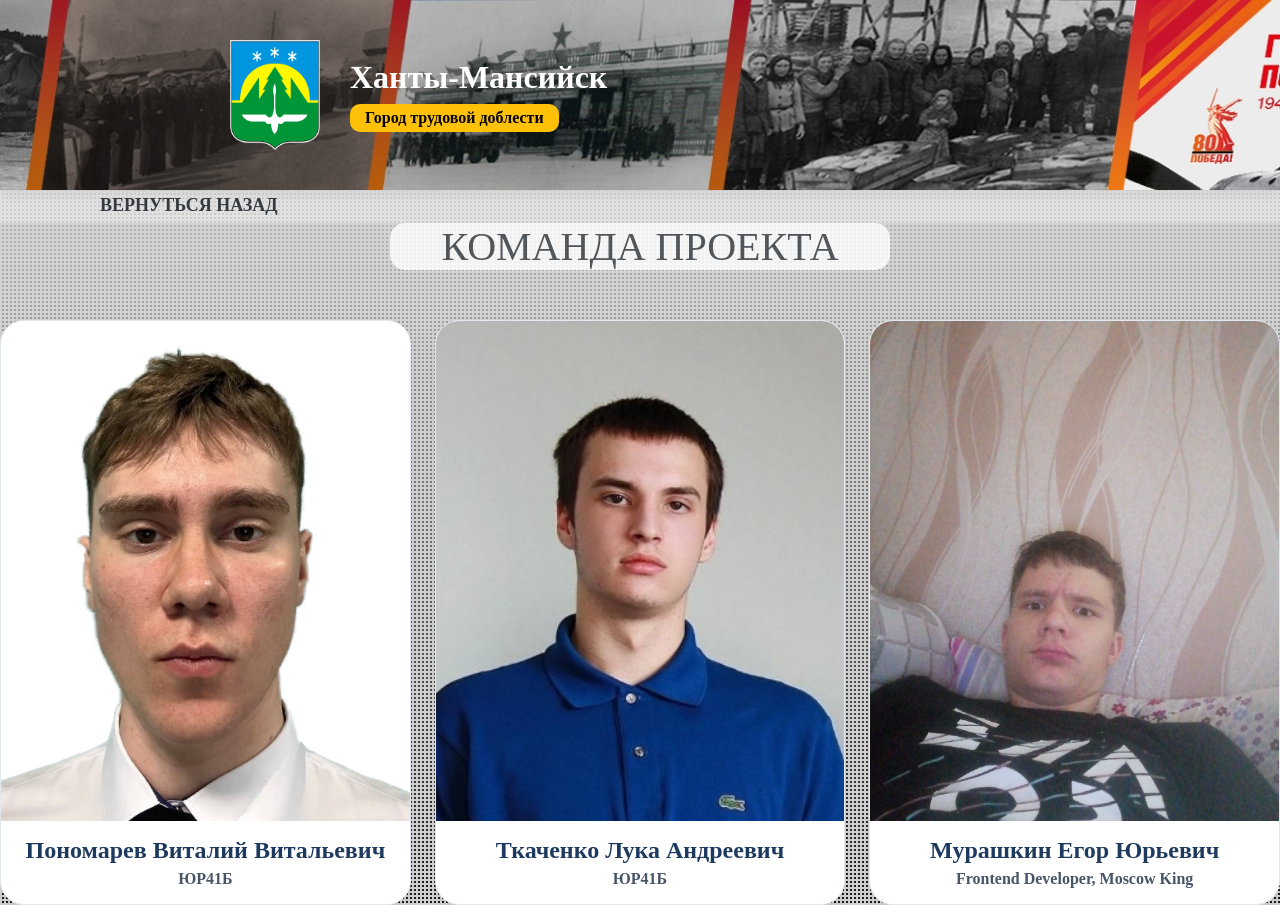
==== about.html @ 5eb07183 "skibidi" ====
<!DOCTYPE html>
<html lang="en">
<head>
    <meta charset="UTF-8">
    <meta name="viewport" content="width=device-width, initial-scale=1.0">
    <link rel="stylesheet" href="./styles/style2.css">
    <title>Ханты-Мансийск. Город трудовой доблести</title>
</head>
<body class="body">
    <div class="headerr">
        <header class="header">
            <img src="./images/Coat_of_Arms_of_Khanty-Mansiysk.svg.png" class="img__logo">
            <div class="site-title">
                <p class="site-text">Ханты-Мансийск</p>
                <p class="site-description">Город трудовой доблести</p>
            </div>
            <!-- Обновлённое навигационное меню в заданном порядке -->
        </header>
    </div>
    <ul class="nav-menu nav-second">
        <li class="nav-text"><a href="./index.html" class="nav-link-text">вернуться назад</a></li>
    </ul>


    <section class="section-us">
        <div class="info-us-container">
            <h1 class="info-us">Команда проекта</h1>
        </div>
        <div class="sights-grid">
            <div class="sight-card">
                <div class="sight-card-img sight-card-hero">
                    <img class="card-img" src="./images/mYdDG6lePc_m9o9h8j2b_Pms1Yx0AJGhiZdZlodp9g5WZx9uwgLo8t2TJqXLRZqLva7CqJU8SGXwH-ULmrkEWeJx.jpg">
                </div>
                <div class="sight-card-content">
                    <div class="sight-card-title name">Пономарев Виталий Витальевич</div>
                    <div class="sight-card-desc group">ЮР41Б</div>
                </div>
            </div>
            <div class="sight-card">
                <div class="sight-card-img sight-card-hero">
                    <img class="card-img" src="./images/YvI7hUrkHvyM-oAt3dxKqDCLRXkDl7e9-x0Wsy05k1dqK3jjnqFYRtz1KecF0nyYe8ODJZFZ9R6H7luXwKM4lJ0N.jpg">
                </div>
                <div class="sight-card-content">
                    <div class="sight-card-title name">Ткаченко Лука Андреевич</div>
                    <div class="sight-card-desc group">ЮР41Б</div>
                </div>
            </div>
            <div class="sight-card">
                <div class="sight-card-img sight-card-hero">
                    <img class="card-img" src="./images/_JNeQJ37GAL1_4hI4B7g6BmfNDq2DU0f9vS6B28LbaphkTxHUHJpRysabDls2E4bi9SI2v9Cy3hbIndpDWsqOKox.jpg">
                </div>
                <div class="sight-card-content">
                    <div class="sight-card-title name">Мурашкин Егор Юрьевич</div>
                    <div class="sight-card-desc group">Frontend Developer, Moscow King</div>
                </div>
            </div>
        </div>
    </section>
</body>
</html>
---- styles/style2.css ----
* {
      margin: 0;
      padding: 0;
      box-sizing: border-box;
      font-family: 'IBM Plex mono';
    }
    body {
      display: flex;
      flex-direction: column;
      min-height: 100vh;
      scroll-behavior: smooth;
    }

    .body {
      background: repeating-linear-gradient(90deg, #d3d3d3 0 2px, transparent 2px 4px),
    repeating-linear-gradient(0deg, #d3d3d3 0 2px, transparent 2px 4px),
    linear-gradient(to bottom, #e7e7e7 0.01%, #1a1a1a 100%);
    }


    .img__logo {
        height: 110px;
        width: 90px;
    }

    .header {
      gap: 30px;
      background-image: url(../images/S3WpFdRyYjzMiRC1Dq_79VFP3Wl1L7yqn6XxwGBM9b7SK6mrw_rnhhgDGJHi1zziJp2qe7-3V9zJSao458Jjv1_y.jpg);
      background-repeat: no-repeat;
      background-position: center;
      background-size: cover;
      color: white;
      padding-block: 40px;
      padding-inline-start: 230px;
      display: flex;
      align-items: center;
      justify-content: flex-start;
      flex-wrap: wrap;
      box-shadow: 0 4px 12px rgba(0,0,0,0.1);
    }
    .site-title {
      font-size: 32px;
      font-weight: 700;
      display: flex;
      align-items: center;
      gap: 8px;
      flex-direction: column;
    }

    .nav-menu {
      color: #343a40;
      display: flex;
      flex-direction: row;
      padding-block-start: 5px;
      background-color: rgba(255,255,255,0.3);
      justify-content: space-between;
      padding-inline: 100px;
      list-style-type: none;
      
    }


    .site-description {
      display: block;
      font-size: 16px;
      color: black;
      align-self: flex-start;
      background-color: #ffc107;
      padding-inline: 15px;
      padding-block: 5px;
      border-radius: 10px;
      font-weight: 700;
    }
    
    .site-title i { color: #ffc107; font-size: 1.8rem; }
    
    .nav-menu li {
      cursor: pointer;
      text-transform: uppercase;
      font-weight: 700;
      font-size: 18px;
      padding: 0.3rem 0;
      border-bottom: 2px solid transparent;
      transition: 0.2s;
    }
    .nav-menu li:hover { border-bottom-color: #ffc107; color: #ffc107; }
    .map-container {
      padding: 20px;
      height: 80vh;
      margin-block-end: 50px;
    }

    .nav-link-text {
      text-decoration: none;
      color: inherit;
    }

    .nav-second {
      justify-content: center;
      align-items: center;
      margin-block-end: 30px;
    }

    .nav-back {
      width: 20px;
      height: 20px;
    }

    .section-us {
      display: flex;
      align-items: center;
      justify-content: center;
      margin-block-start: 0px;
      gap: 50px;
      flex-direction: column;
    }


    .content-text {
      font-family: 'IBM Plex mono';
      font-size: 20px;
    }

    .photo-us {
      width: 100%;
      height: 100%;
      object-fit: cover;
      object-position: center;
    }

    .container-photo {
      width: 100%;
      height: 100%;
      object-fit: cover;
    }

    #map {
      width: 100%;
      max-width: 1300px;
      margin: 0 auto;
      height: 69vh;
      border-radius: 24px;
      box-shadow: 0 10px 25px rgba(0,0,0,0.2);
      border: 3px solid #000;
      z-index: 1;
    }
    .map-hint {
      text-align: center;
      margin: 8px 0 0;
      color: #1e3a5f;
      font-weight: 500;
      background: rgba(255,255,255,0.8);
      padding: 5px 20px;
      border-radius: 40px;
      display: inline-block;
    }

    .sights-first {
      background-color: #e6e1e1;
      border-radius: 20px;
    }

    .sights-second {
      background-color: #e6e1e1;
      border-radius: 20px;
    }

    .sights-third {
      background-color: #e6e1e1;
      border-radius: 20px;
    }

    .sections {
      display: flex;
      flex-direction: column;
      gap: 50px;
      margin-bottom: 50px;
    }

    .sights-section, .gallery-section {
      padding: 20px;
      max-width: 1300px;
      margin: 0 auto;
      width: 100%;
    }
    .section-header h2 {
      color: #1e3a5f;
      font-size: 2rem;
      margin-bottom: 20px;
    }
    .sights-grid {
      display: grid;
      grid-template-columns: repeat(3, 1fr);
      gap: 24px;
    }
    .sight-card {
      background: white;
      border-radius: 24px;
      overflow: hidden;
      box-shadow: 0 8px 20px rgba(0,0,0,0.08);
      transition: transform 0.2s, box-shadow 0.2s;
      cursor: pointer;
      border: 1px solid #e2e8f0;
    }
    .sight-card:hover {
      transform: translateY(-5px);
      box-shadow: 0 15px 30px rgba(0,0,0,0.12);
      background-image: url(.);
    }

    .sight-card-img {
      width: 100%;
      height: 350px;
      object-fit: cover;
      object-position: center;
      background: #cbd5e1;
    }

    .sight-card-hero {
      height: 500px;
    }

    .card-img {
      width: 100%;
      height: 100%;
      object-fit: cover;
    }

    .info-us {
      text-transform: uppercase;
      font-family: 'IBM Plex mono';
      font-weight: 400;
      color: #343a40;
      text-align: center;
      font-size: 40px;
    }

    .info-us-container {
      background-color: white;
      width: 500px;
      border-radius: 15px;
      opacity: 0.8;
    }

    .sight-card-content {
      padding: 16px;
    }
    .sight-card-title {
      font-weight: 700;
      font-size: 1.2rem;
      color: #1e3a5f;
      margin-bottom: 6px;
    }
    .sight-card-desc {
      color: #475569;
      font-size: 0.9rem;
      display: -webkit-box;
      -webkit-line-clamp: 3;
      -webkit-box-orient: vertical;
      overflow: hidden;
    }
    .gallery-grid {
      display: grid;
      grid-template-columns: repeat(3, 1fr);
      gap: 20px;
    }
    .gallery-item {
      position: relative;
      border-radius: 20px;
      overflow: hidden;
      aspect-ratio: 1 / 1;
      cursor: pointer;
      box-shadow: 0 4px 12px rgba(0,0,0,0.1);
      transition: transform 0.2s;
      background: #e2e8f0;
    }
    .gallery-item:hover {
      transform: scale(1.02);
    }
    .gallery-item img {
      width: 100%;
      height: 100%;
      object-fit: cover;
    }
    #scrollToTopBtn {
      position: fixed;
      bottom: 30px;
      right: 30px;
      background: #1e3a5f;
      color: white;
      border: none;
      border-radius: 50px;
      padding: 12px 20px;
      cursor: pointer;
      font-size: 16px;
      font-weight: bold;
      box-shadow: 0 4px 12px rgba(0,0,0,0.2);
      transition: all 0.3s ease;
      z-index: 999;
      display: none;
      align-items: center;
      gap: 8px;
    }
    #scrollToTopBtn:hover {
      background: #ffc107;
      color: #1e3a5f;
      transform: translateY(-3px);
    }
    .modal-overlay {
      position: fixed;
      top: 0; left: 0; width: 100%; height: 100%;
      background: rgba(0,0,0,0.7);
      backdrop-filter: blur(4px);
      display: none;
      justify-content: center;
      align-items: center;
      z-index: 1000;
    }
    .modal {
      background: white;
      border-radius: 24px;
      max-width: 500px;
      width: 90%;
      max-height: 85vh;
      overflow-y: auto;
      padding: 1.8rem 2rem;
      box-shadow: 0 25px 40px rgba(0,0,0,0.3);
      position: relative;
    }
    .modal h3 { margin-bottom: 1rem; color: #1e3a5f; padding-left: 0px; }
    .close-btn {
      position: absolute;
      top: 15px; right: 20px;
      font-size: 28px;
      cursor: pointer;
      color: #888;
    }
    .close-btn:hover { color: #1e3a5f; }
    .modal-image {
      width: 100%;
      border-radius: 16px;
      margin: 15px 0;
    }
    .custom-svg-marker svg {
      transition: transform 0.2s ease, filter 0.2s ease;
      cursor: pointer;
    }
    .custom-svg-marker:hover svg {
      transform: scale(1.15);
      filter: drop-shadow(0 4px 8px rgba(0,0,0,0.4));
    }
    @media (max-width: 900px) {
      .sights-grid, .gallery-grid {
        grid-template-columns: repeat(2, 1fr);
      }
    }
    @media (max-width: 600px) {
      .sights-grid, .gallery-grid {
        grid-template-columns: 1fr;
      }
      .header { padding: 0.8rem 1rem; }
      .site-title { font-size: 1.2rem; }
      .nav-menu { gap: 1rem; }
      .section-header h2 { font-size: 1.5rem; }
      #map { height: 350px; }
      #scrollToTopBtn { padding: 10px 16px; font-size: 14px; bottom: 20px; right: 20px; }
    }

    .name {
      font-size: 24px;
      text-align: center;
    }

    .group {
      font-size: 16px;
      font-weight: 700;
      text-align: center;
    }



    @media (width <= 1500px) {
      .nav-menu {
        display: flex;
        justify-content: space-between;
        padding: 0;
        margin: 0;
        padding-inline: 100px;
      }
    }

    @media (width <= 1100px) {
      .nav-menu {
        display: grid;
        grid-template-rows: 1fr 1fr;
        grid-template-columns: 1fr 1fr;
        justify-content: center;
        padding: 0;
        padding-inline: 200px;
      } 
    }

    @media (width <= 920px) {
      .nav-menu {
        display: grid;
        grid-template-columns: 1fr;
        padding: 0;
        justify-content: center;
      }

      .nav-text {
        display: grid;
        place-items: center;
        height: 50px;
      }
    }

    @media (width <= 600px) {
      .map-container {
        margin-block-end: 0;
        padding-block-end: 0;
      }
    }
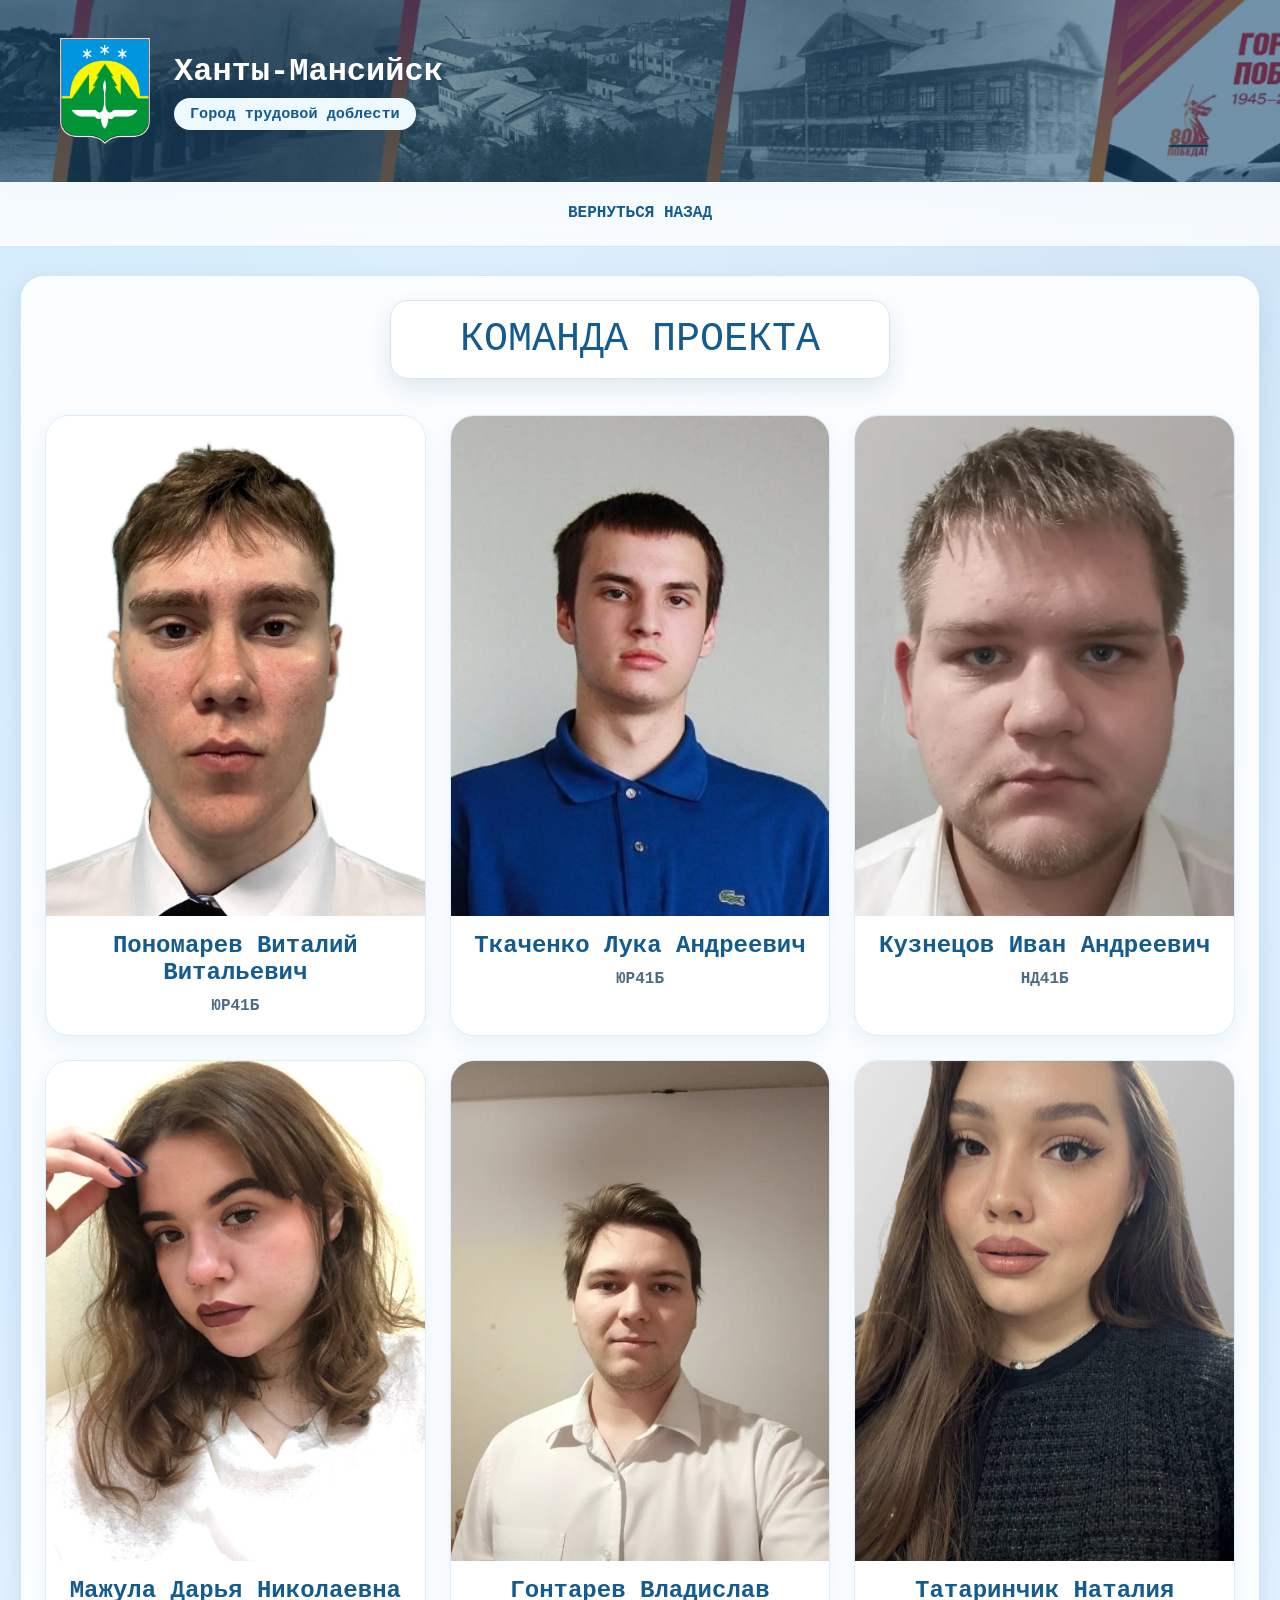
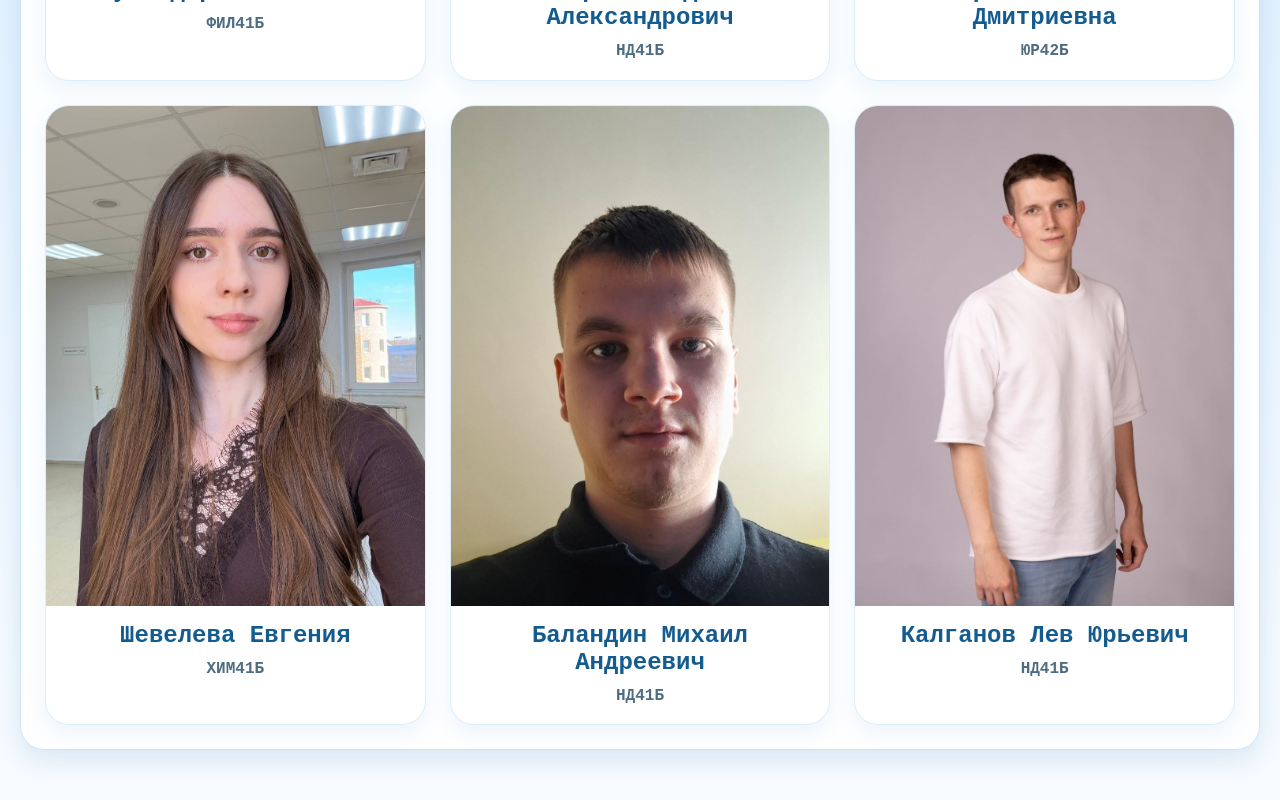
==== commit ac718045: "sigma" ====
--- a/about.html
+++ b/about.html
@@ -1,60 +1,121 @@
 <!DOCTYPE html>
-<html lang="en">
+<html lang="ru">
 <head>
-    <meta charset="UTF-8">
-    <meta name="viewport" content="width=device-width, initial-scale=1.0">
-    <link rel="stylesheet" href="./styles/style2.css">
-    <title>Ханты-Мансийск. Город трудовой доблести</title>
+  <meta charset="UTF-8" />
+  <meta name="viewport" content="width=device-width, initial-scale=1.0" />
+  <title>Ханты-Мансийск — информация о нас</title>
+  <link rel="stylesheet" href="./styles/main.css" />
 </head>
 <body class="body">
-    <div class="headerr">
-        <header class="header">
-            <img src="./images/Coat_of_Arms_of_Khanty-Mansiysk.svg.png" class="img__logo">
-            <div class="site-title">
-                <p class="site-text">Ханты-Мансийск</p>
-                <p class="site-description">Город трудовой доблести</p>
-            </div>
-            <!-- Обновлённое навигационное меню в заданном порядке -->
-        </header>
+  <header class="header">
+    <img src="./images/Coat_of_Arms_of_Khanty-Mansiysk.svg.png" class="img__logo" alt="Герб Ханты-Мансийска" />
+    <div class="site-title">
+      <p class="site-text">Ханты-Мансийск</p>
+      <p class="site-description">Город трудовой доблести</p>
     </div>
+  </header>
+
+  <nav class="nav-menu-container">
     <ul class="nav-menu nav-second">
-        <li class="nav-text"><a href="./index.html" class="nav-link-text">вернуться назад</a></li>
+      <li class="nav-text">
+        <a href="./index.html" class="nav-link-text">Вернуться назад</a>
+      </li>
     </ul>
+  </nav>
 
+  <main class="sections">
+    <section class="content-section section-us">
+      <div class="info-us-container">
+        <h1 class="info-us">Команда проекта</h1>
+      </div>
 
-    <section class="section-us">
-        <div class="info-us-container">
-            <h1 class="info-us">Команда проекта</h1>
-        </div>
-        <div class="sights-grid">
-            <div class="sight-card">
-                <div class="sight-card-img sight-card-hero">
-                    <img class="card-img" src="./images/mYdDG6lePc_m9o9h8j2b_Pms1Yx0AJGhiZdZlodp9g5WZx9uwgLo8t2TJqXLRZqLva7CqJU8SGXwH-ULmrkEWeJx.jpg">
-                </div>
-                <div class="sight-card-content">
-                    <div class="sight-card-title name">Пономарев Виталий Витальевич</div>
-                    <div class="sight-card-desc group">ЮР41Б</div>
-                </div>
-            </div>
-            <div class="sight-card">
-                <div class="sight-card-img sight-card-hero">
-                    <img class="card-img" src="./images/YvI7hUrkHvyM-oAt3dxKqDCLRXkDl7e9-x0Wsy05k1dqK3jjnqFYRtz1KecF0nyYe8ODJZFZ9R6H7luXwKM4lJ0N.jpg">
-                </div>
-                <div class="sight-card-content">
-                    <div class="sight-card-title name">Ткаченко Лука Андреевич</div>
-                    <div class="sight-card-desc group">ЮР41Б</div>
-                </div>
-            </div>
-            <div class="sight-card">
-                <div class="sight-card-img sight-card-hero">
-                    <img class="card-img" src="./images/_JNeQJ37GAL1_4hI4B7g6BmfNDq2DU0f9vS6B28LbaphkTxHUHJpRysabDls2E4bi9SI2v9Cy3hbIndpDWsqOKox.jpg">
-                </div>
-                <div class="sight-card-content">
-                    <div class="sight-card-title name">Мурашкин Егор Юрьевич</div>
-                    <div class="sight-card-desc group">Frontend Developer, Moscow King</div>
-                </div>
-            </div>
-        </div>
+      <div class="sights-grid team-grid">
+        <article class="sight-card">
+          <div class="sight-card-img sight-card-hero">
+            <img class="card-img" src="./images/mYdDG6lePc_m9o9h8j2b_Pms1Yx0AJGhiZdZlodp9g5WZx9uwgLo8t2TJqXLRZqLva7CqJU8SGXwH-ULmrkEWeJx.jpg" alt="Пономарев Виталий Витальевич" />
+          </div>
+          <div class="sight-card-content">
+            <h3 class="sight-card-title name">Пономарев Виталий Витальевич</h3>
+            <p class="sight-card-desc group">ЮР41Б</p>
+          </div>
+        </article>
+
+        <article class="sight-card">
+          <div class="sight-card-img sight-card-hero">
+            <img class="card-img" src="./images/YvI7hUrkHvyM-oAt3dxKqDCLRXkDl7e9-x0Wsy05k1dqK3jjnqFYRtz1KecF0nyYe8ODJZFZ9R6H7luXwKM4lJ0N.jpg" alt="Ткаченко Лука Андреевич" />
+          </div>
+          <div class="sight-card-content">
+            <h3 class="sight-card-title name">Ткаченко Лука Андреевич</h3>
+            <p class="sight-card-desc group">ЮР41Б</p>
+          </div>
+        </article>
+
+        <article class="sight-card">
+          <div class="sight-card-img sight-card-hero">
+            <img class="card-img" src="./images/b5oLnGeJdM8TEDtkf7hLtBkJBoiY_2P06efG7zB23NJeG4KPGlFJz-ratrJPlj9zvxqBPZaG4NxcNy-xnVn3FeNR.jpg" alt="Кузнецов Иван Андреевич" />
+          </div>
+          <div class="sight-card-content">
+            <h3 class="sight-card-title name">Кузнецов Иван Андреевич</h3>
+            <p class="sight-card-desc group">НД41Б</p>
+          </div>
+        </article>
+
+        <article class="sight-card">
+          <div class="sight-card-img sight-card-hero">
+            <img class="card-img" src="./images/Дарья Николаевна.jpg" alt="Мажула Дарья Николаевна" />
+          </div>
+          <div class="sight-card-content">
+            <h3 class="sight-card-title name">Мажула Дарья Николаевна</h3>
+            <p class="sight-card-desc group">ФИЛ41Б</p>
+          </div>
+        </article>
+        <article class="sight-card">
+          <div class="sight-card-img sight-card-hero">
+            <img class="card-img" src="./images/Владислав Александрович.jpg" alt="Гонтарев Владислав Александрович" />
+          </div>
+          <div class="sight-card-content">
+            <h3 class="sight-card-title name">Гонтарев Владислав Александрович</h3>
+            <p class="sight-card-desc group">НД41Б</p>
+          </div>
+        </article>
+        <article class="sight-card">
+          <div class="sight-card-img sight-card-hero">
+            <img class="card-img" src="./images/Наталия Дмитриевна.jpg" alt="Татаринчик Наталия Дмитриевна" />
+          </div>
+          <div class="sight-card-content">
+            <h3 class="sight-card-title name">Татаринчик Наталия Дмитриевна</h3>
+            <p class="sight-card-desc group">ЮР42Б</p>
+          </div>
+        </article>
+        <article class="sight-card">
+          <div class="sight-card-img sight-card-hero">
+            <img class="card-img" src="./images/Шевелева Евгения.jpg" alt="Шевелева Евгения" />
+          </div>
+          <div class="sight-card-content">
+            <h3 class="sight-card-title name">Шевелева Евгения</h3>
+            <p class="sight-card-desc group">ХИМ41Б</p>
+          </div>
+        </article>
+        <article class="sight-card">
+          <div class="sight-card-img sight-card-hero">
+            <img class="card-img" src="./images/Баландин Михаил.jpg" alt="Баландин Михаил Андреевич" />
+          </div>
+          <div class="sight-card-content">
+            <h3 class="sight-card-title name">Баландин Михаил Андреевич</h3>
+            <p class="sight-card-desc group">НД41Б</p>
+          </div>
+        </article>
+        <article class="sight-card">
+          <div class="sight-card-img sight-card-hero">
+            <img class="card-img" src="./images/Лев Юрьевич.jpg" alt="Калганов Лев Юрьевич" />
+          </div>
+          <div class="sight-card-content">
+            <h3 class="sight-card-title name">Калганов Лев Юрьевич</h3>
+            <p class="sight-card-desc group">НД41Б</p>
+          </div>
+        </article>
+      </div>
     </section>
+  </main>
 </body>
 </html>
--- a/styles/main.css
+++ b/styles/main.css
@@ -0,0 +1,728 @@
+:root {
+	--bg-main: linear-gradient(180deg, #eef7ff 0%, #d8ecff 48%, #f7fbff 100%);
+	--surface: rgba(255, 255, 255, 0.9);
+	--surface-strong: #ffffff;
+	--text-main: #12324a;
+	--text-soft: #4d6c82;
+	--accent: #2b7fc3;
+	--accent-light: #67bfe8;
+	--accent-dark: #145b8f;
+	--border: #cfe6f7;
+	--shadow: 0 10px 25px rgba(20, 91, 143, 0.12);
+	--radius: 24px;
+}
+
+/* Chrome, Edge, Safari */
+*::-webkit-scrollbar {
+	width: 0;
+	height: 0;
+	display: none;
+}
+
+/* Firefox */
+* {
+  	scrollbar-width: none;
+}
+
+/* IE / old Edge */
+* {
+  	-ms-overflow-style: none;
+}
+
+* {
+	margin: 0;
+	padding: 0;
+	box-sizing: border-box;
+	font-family: 'IBM Plex Mono', monospace;
+}
+
+html {
+	scroll-behavior: smooth;
+}
+
+body {
+	min-height: 100vh;
+	color: var(--text-main);
+	background: var(--bg-main);
+}
+
+.body {
+	background:
+		radial-gradient(circle at top left, rgba(103, 191, 232, 0.22), transparent 35%),
+		radial-gradient(circle at top right, rgba(43, 127, 195, 0.18), transparent 32%),
+		linear-gradient(180deg, #eef7ff 0%, #d8ecff 50%, #f7fbff 100%);
+}
+
+.header {
+	gap: 24px;
+	background:
+		linear-gradient(rgba(13, 71, 114, 0.55), rgba(13, 71, 114, 0.55)),
+		url(../images/1.png);
+	background-repeat: no-repeat;
+	background-position: center;
+	background-size: cover;
+	color: white;
+	padding: 36px 60px;
+	display: flex;
+	align-items: center;
+	justify-content: flex-start;
+	flex-wrap: wrap;
+	box-shadow: var(--shadow);
+}
+
+.img__logo {
+	height: 110px;
+	width: 90px;
+	object-fit: contain;
+}
+
+.site-title {
+	font-size: 32px;
+	font-weight: 700;
+	display: flex;
+	align-items: flex-start;
+	gap: 8px;
+	flex-direction: column;
+}
+
+.site-text {
+	font-size: 2rem;
+	font-weight: 700;
+}
+
+.site-description {
+	display: inline-block;
+	font-size: 0.95rem;
+	color: var(--accent-dark);
+	background-color: #eef8ff;
+	padding: 7px 16px;
+	border-radius: 999px;
+	font-weight: 700;
+}
+
+.nav-menu-container {
+	position: sticky;
+	top: 0;
+	z-index: 100;
+	background-color: rgba(255, 255, 255, 0.78);
+	backdrop-filter: blur(12px);
+	border-bottom: 1px solid var(--border);
+}
+
+.nav-menu-container {
+  	max-width: 100%;
+}
+
+.nav-menu {
+	color: var(--accent-dark);
+	display: flex;
+	flex-direction: row;
+	background-color: transparent;
+	justify-content: space-between;
+	padding: 14px 24px;
+	list-style-type: none;
+	max-width: 1300px;
+	margin: 0 auto;
+	gap: 18px;
+	flex-wrap: wrap;
+}
+
+.burger-btn {
+	display: none;
+	width: 48px;
+	height: 48px;
+	border: 1px solid var(--border);
+	background: rgba(255, 255, 255, 0.95);
+	border-radius: 14px;
+	cursor: pointer;
+	padding: 10px;
+	align-items: center;
+	justify-content: center;
+	flex-direction: column;
+	gap: 5px;
+	box-shadow: 0 6px 16px rgba(43,127,195,0.12);
+	transition: 0.25s ease;
+}
+
+.burger-btn span {
+	display: block;
+	width: 22px;
+	height: 2.5px;
+	background: var(--accent-dark);
+	border-radius: 999px;
+	transition: 0.25s ease;
+}
+
+.burger-btn:hover {
+	background: #ffffff;
+	transform: translateY(-1px);
+}
+
+.burger-btn.active span:nth-child(1) {
+ 	transform: translateY(7.5px) rotate(45deg);
+}
+
+.burger-btn.active span:nth-child(2) {
+  	opacity: 0;
+}
+
+.burger-btn.active span:nth-child(3) {
+  	transform: translateY(-7.5px) rotate(-45deg);
+}
+
+.nav-menu li {
+	cursor: pointer;
+	text-transform: uppercase;
+	font-weight: 700;
+	font-size: 16px;
+	padding: 0.5rem 0;
+	border-bottom: 2px solid transparent;
+	transition: 0.25s ease;
+}
+
+.nav-menu li:hover {
+	border-bottom-color: var(--accent-light);
+	color: var(--accent);
+}
+
+.nav-link-text {
+	text-decoration: none;
+	color: inherit;
+}
+
+.nav-second {
+	justify-content: center;
+	align-items: center;
+}
+
+.sections {
+	display: flex;
+	flex-direction: column;
+	gap: 40px;
+	margin-bottom: 50px;
+	padding: 28px 20px 0;
+}
+
+.map-container, .content-section {
+	background: var(--surface);
+	border-radius: var(--radius);
+	border: 1px solid var(--border);
+	box-shadow: var(--shadow);
+	max-width: 1300px;
+	width: 100%;
+	margin: 0 auto;
+}
+
+.map-container {
+	padding: 20px;
+	text-align: center;
+}
+
+#map {
+	width: 100%;
+	max-width: 1300px;
+	margin: 0 auto;
+	height: 50vh;
+	min-height: 380px;
+	border-radius: 24px;
+	box-shadow: 0 10px 25px rgba(0,0,0,0.12);
+	border: 2px solid #b9dcf1;
+	z-index: 1;
+}
+
+.map-hint {
+	text-align: center;
+	margin: 14px auto 0;
+	color: var(--accent-dark);
+	font-weight: 600;
+	background: rgba(255,255,255,0.95);
+	border: 1px solid #d4ebfa;
+	padding: 10px 20px;
+	border-radius: 999px;
+	display: inline-block;
+}
+
+.content-section {
+  	padding: 24px;
+}
+
+.section-header h2 {
+	color: var(--accent-dark);
+	font-size: 2rem;
+	margin-bottom: 20px;
+}
+
+.sights-grid {
+	display: grid;
+	grid-template-columns: repeat(3, 1fr);
+	gap: 24px;
+}
+
+.sight-card {
+	background: white;
+	border-radius: 24px;
+	overflow: hidden;
+	box-shadow: 0 8px 20px rgba(43,127,195,0.08);
+	transition: transform 0.25s ease, box-shadow 0.25s ease;
+	cursor: pointer;
+	border: 1px solid #dceefb;
+}
+
+.sight-card:hover {
+	transform: translateY(-5px);
+	box-shadow: 0 15px 30px rgba(43,127,195,0.15);
+}
+
+.sight-card-img {
+	width: 100%;
+	height: 350px;
+	object-fit: cover;
+	object-position: center;
+	background: #d7edf9;
+}
+
+.sight-card-hero {
+  	height: 500px;
+}
+
+.card-img {
+	width: 100%;
+	height: 100%;
+	object-fit: cover;
+}
+
+.sight-card-content {
+  	padding: 16px;
+}
+
+.sight-card-title {
+	font-weight: 700;
+	font-size: 1.15rem;
+	color: var(--accent-dark);
+	margin-bottom: 8px;
+}
+
+.sight-card-desc {
+	color: var(--text-soft);
+	font-size: 0.94rem;
+	line-height: 1.55;
+	display: -webkit-box;
+	-webkit-line-clamp: 3;
+	-webkit-box-orient: vertical;
+	overflow: hidden;
+}
+
+.gallery-grid {
+	display: grid;
+	grid-template-columns: repeat(3, 1fr);
+	gap: 20px;
+}
+
+.gallery-item {
+	position: relative;
+	border-radius: 20px;
+	overflow: hidden;
+	aspect-ratio: 1 / 1;
+	cursor: pointer;
+	box-shadow: 0 4px 12px rgba(43,127,195,0.1);
+	transition: transform 0.25s ease, box-shadow 0.25s ease;
+	background: #e2f2fc;
+	border: 1px solid #d6ecfb;
+}
+
+.gallery-item:hover {
+	transform: scale(1.02);
+	box-shadow: 0 12px 24px rgba(43,127,195,0.16);
+}
+
+.gallery-item img {
+	width: 100%;
+	height: 100%;
+	object-fit: cover;
+}
+
+.btn-show-more {
+	display: block;
+	width: fit-content;
+	margin: 30px auto 0;
+	padding: 12px 28px;
+	background: linear-gradient(135deg, var(--accent), var(--accent-light));
+	color: white;
+	border: none;
+	border-radius: 999px;
+	font-size: 1rem;
+	font-weight: 700;
+	cursor: pointer;
+	transition: all 0.25s ease;
+	box-shadow: 0 8px 18px rgba(43,127,195,0.2);
+}
+
+.btn-show-more:hover {
+	background: linear-gradient(135deg, var(--accent-dark), var(--accent));
+	transform: translateY(-2px);
+}
+
+.extra-sights {
+	display: none;
+	margin-top: 20px;
+}
+
+.extra-sights .sights-grid {
+  	margin-top: 0;
+}
+
+.about-city-title {
+	font-size: 2rem;
+	color: var(--accent-dark);
+	margin-bottom: 16px;
+}
+
+.about-city-text {
+	color: var(--text-soft);
+	line-height: 1.7;
+	font-size: 1rem;
+	margin-bottom: 14px;
+}
+
+#scrollToTopBtn {
+	position: fixed;
+	bottom: 30px;
+	right: 30px;
+	background: var(--accent-dark);
+	color: white;
+	border: none;
+	border-radius: 50px;
+	padding: 12px 20px;
+	cursor: pointer;
+	font-size: 16px;
+	font-weight: bold;
+	box-shadow: 0 8px 18px rgba(43,127,195,0.22);
+	transition: all 0.3s ease;
+	z-index: 999;
+	display: none;
+	align-items: center;
+	gap: 8px;
+}
+
+#scrollToTopBtn:hover {
+	background: var(--accent);
+	transform: translateY(-3px);
+}
+
+.modal-overlay {
+	position: fixed;
+	top: 0;
+	left: 0;
+	width: 100%;
+	height: 100%;
+	background: rgba(12, 41, 63, 0.62);
+	backdrop-filter: blur(4px);
+	display: none;
+	justify-content: center;
+	align-items: center;
+	z-index: 1000;
+	padding: 20px;
+}
+
+.modal {
+	background: white;
+	border-radius: 24px;
+	max-width: 720px;
+	width: 100%;
+	max-height: 85vh;
+	overflow-y: auto;
+	padding: 1.8rem 2rem;
+	box-shadow: 0 25px 40px rgba(0,0,0,0.25);
+	position: relative;
+}
+
+.modal h3 {
+	margin-bottom: 1rem;
+	color: var(--accent-dark);
+}
+
+.close-btn {
+	position: absolute;
+	top: 15px;
+	right: 20px;
+	font-size: 28px;
+	cursor: pointer;
+	color: #7b98ad;
+}
+
+.close-btn:hover {
+  	color: var(--accent-dark);
+}
+
+.modal-image {
+	width: 100%;
+	border-radius: 16px;
+	margin: 15px 0;
+	object-fit: cover;
+}
+
+.marker-gallery {
+	min-width: 260px;
+	max-width: 320px;
+	text-align: center;
+}
+
+.marker-gallery img {
+	width: 100%;
+	max-height: 200px;
+	object-fit: cover;
+	border-radius: 10px;
+	margin-bottom: 8px;
+}
+
+.gallery-controls {
+	display: flex;
+	justify-content: center;
+	align-items: center;
+	gap: 15px;
+	margin: 8px 0;
+}
+
+.gallery-btn {
+	background: var(--accent);
+	color: white;
+	border: none;
+	border-radius: 50%;
+	width: 32px;
+	height: 32px;
+	font-size: 18px;
+	font-weight: bold;
+	cursor: pointer;
+	transition: 0.2s;
+	display: inline-flex;
+	align-items: center;
+	justify-content: center;
+}
+
+.gallery-btn:hover {
+  	background: var(--accent-dark);
+}
+
+.gallery-counter {
+	font-size: 0.9rem;
+	color: var(--text-soft);
+	font-weight: 700;
+}
+
+.marker-title {
+	font-size: 1.05rem;
+	font-weight: bold;
+	margin: 5px 0 3px;
+	color: var(--accent-dark);
+}
+
+.marker-desc {
+	font-size: 0.9rem;
+	color: var(--text-soft);
+	line-height: 1.45;
+}
+
+.custom-svg-marker svg {
+	transition: transform 0.2s ease, filter 0.2s ease;
+	cursor: pointer;
+	filter: drop-shadow(0 3px 5px rgba(0,0,0,0.25));
+}
+
+.custom-svg-marker:hover svg {
+	transform: scale(1.12);
+	filter: drop-shadow(0 5px 9px rgba(0,0,0,0.35));
+}
+
+.section-us {
+	display: flex;
+	align-items: center;
+	justify-content: center;
+	gap: 36px;
+	flex-direction: column;
+}
+
+.team-grid {
+  	width: 100%;
+}
+
+.info-us {
+	text-transform: uppercase;
+	font-weight: 500;
+	color: var(--accent-dark);
+	text-align: center;
+	font-size: 40px;
+}
+
+.info-us-container {
+	background-color: rgba(255,255,255,0.95);
+	width: min(500px, 100%);
+	border-radius: 18px;
+	padding: 16px;
+	border: 1px solid var(--border);
+	box-shadow: var(--shadow);
+}
+
+.name {
+	font-size: 24px;
+	text-align: center;
+}
+
+.group {
+	font-size: 16px;
+	font-weight: 700;
+	text-align: center;
+	-webkit-line-clamp: unset;
+	display: block;
+}
+
+.fullscreen-modal {
+	position: fixed;
+	inset: 0;
+	background: rgba(6, 28, 44, 0.95);
+	z-index: 2000;
+	display: flex;
+	align-items: center;
+	justify-content: center;
+	cursor: pointer;
+	padding: 20px;
+}
+
+.fullscreen-modal img {
+	max-width: 90%;
+	max-height: 90%;
+	border-radius: 16px;
+	box-shadow: 0 20px 40px rgba(0,0,0,0.35);
+}
+
+.leaflet-control-attribution {
+  	display: none !important;
+}
+
+.leaflet-control-zoom-in {
+	display: none !important;
+}
+
+.leaflet-control-zoom-out {
+	display: none !important;
+}
+
+@media (max-width: 1100px) {
+  .nav-menu {
+    justify-content: center;
+  }
+
+  .sights-grid,
+  .gallery-grid {
+    grid-template-columns: repeat(2, 1fr);
+  }
+
+  .header {
+    padding: 28px;
+  }
+}
+
+@media (max-width: 760px) {
+  .sights-grid, .gallery-grid {
+    grid-template-columns: 1fr;
+  }
+
+  .header {
+    justify-content: center;
+    text-align: center;
+  }
+
+  .site-title {
+    align-items: center;
+  }
+
+  .nav-menu-container {
+    padding: 12px 16px;
+  }
+
+  .burger-btn {
+    display: flex;
+    margin-left: auto;
+  }
+
+  .nav-menu {
+    display: none;
+    width: 100%;
+    flex-direction: column;
+    align-items: stretch;
+    gap: 10px;
+    padding: 14px 0 0;
+  }
+
+  .nav-menu.open {
+    display: flex;
+  }
+
+  .nav-text {
+    width: 100%;
+    text-align: center;
+	color: #ffffff;
+    background: var(--accent-dark);
+    border-radius: 16px;
+    padding: 14px 16px;
+  }
+
+  .nav-menu li:hover {
+    border-bottom-color: transparent;
+    color: var(--accent);
+    background: #f4fbff;
+  }
+
+  .section-header h2 {
+    font-size: 1.6rem;
+  }
+
+  .site-text {
+    font-size: 1.6rem;
+  }
+
+  .sight-card-hero {
+    height: 400px;
+  }
+
+  #map {
+    height: 48vh;
+    min-height: 320px;
+  }
+
+  .marker-gallery {
+    min-width: 180px;
+    max-width: 220px;
+  }
+
+  .marker-gallery img {
+    max-height: 120px;
+    border-radius: 8px;
+  }
+
+  .marker-title {
+    font-size: 0.92rem;
+  }
+
+  .marker-desc {
+    font-size: 0.78rem;
+    line-height: 1.3;
+  }
+
+  .gallery-btn {
+    width: 26px;
+    height: 26px;
+    font-size: 15px;
+  }
+
+  .gallery-counter {
+    font-size: 0.75rem;
+  }
+
+  .leaflet-popup-content {
+    margin: 10px 14px 10px 12px;
+  }
+
+  .leaflet-popup-content-wrapper {
+    border-radius: 14px;
+  }
+}
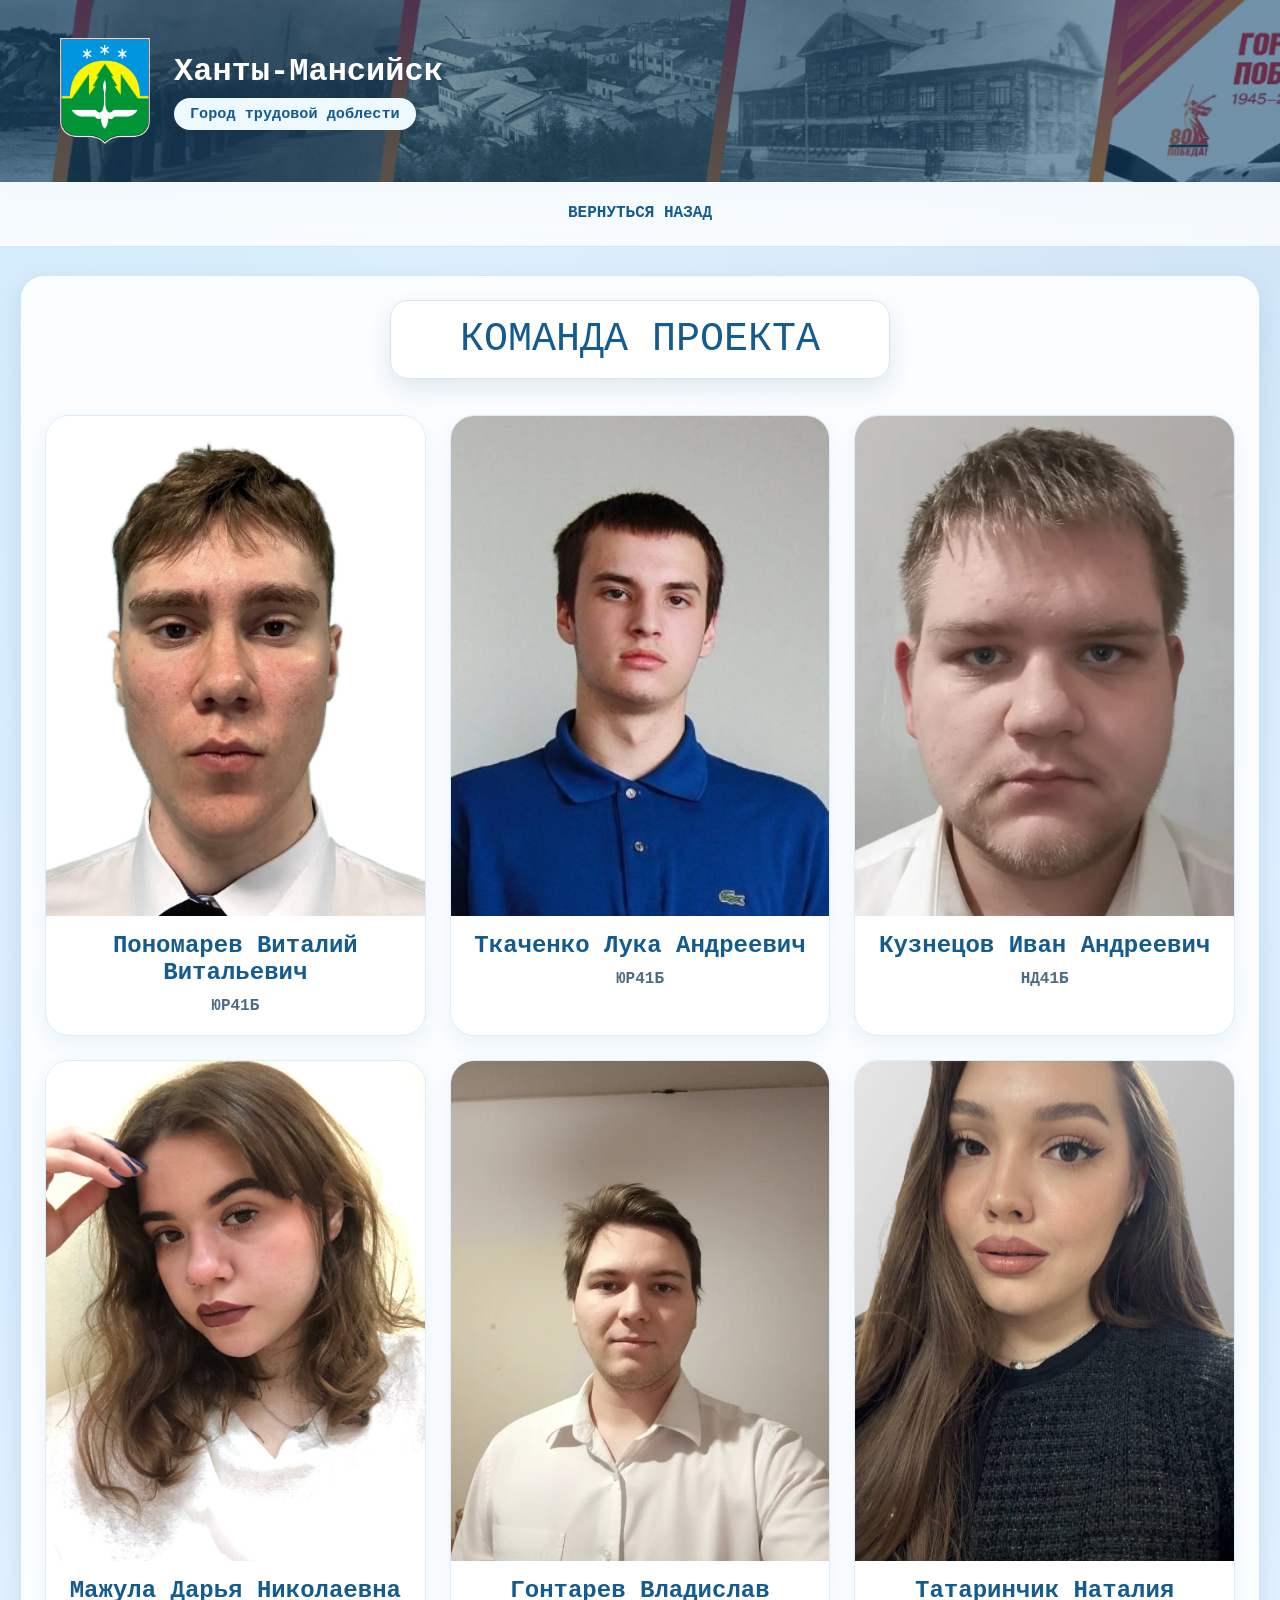
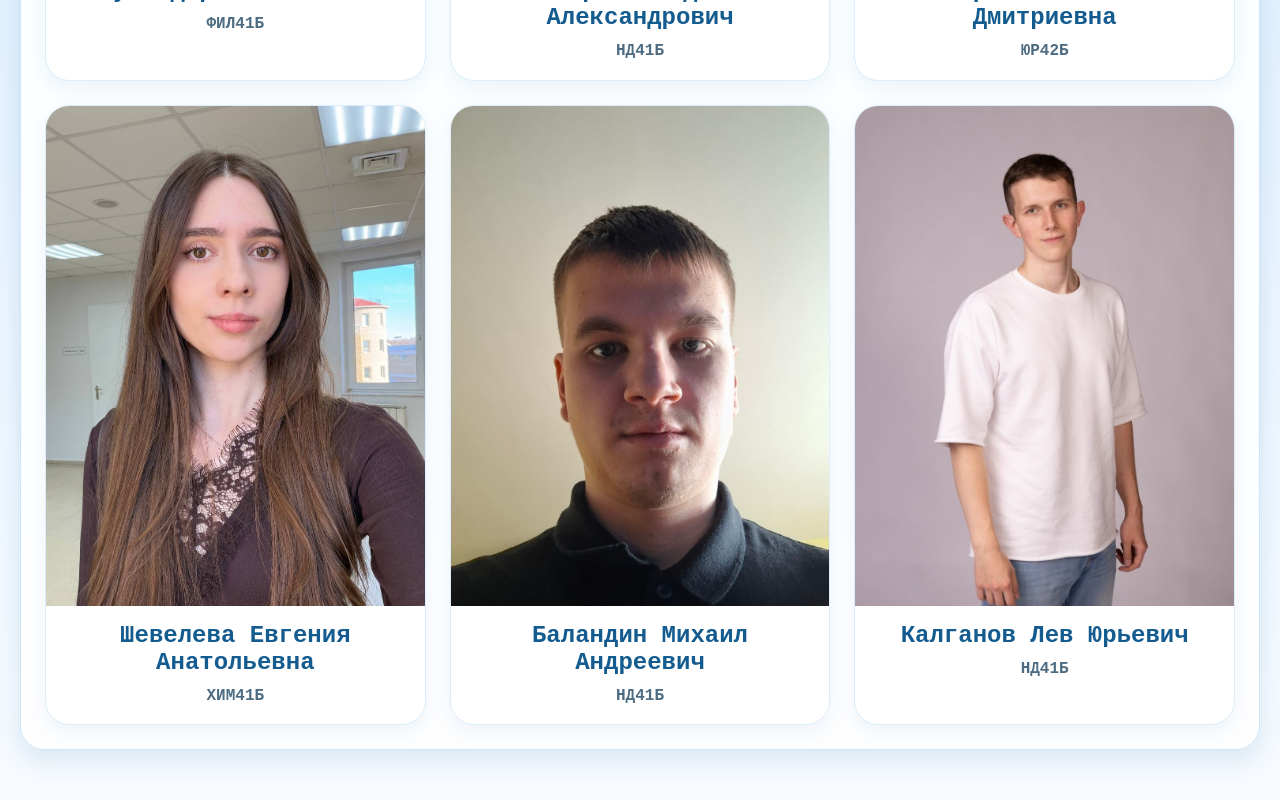
==== commit 687c70fb: "last" ====
--- a/about.html
+++ b/about.html
@@ -89,10 +89,10 @@
         </article>
         <article class="sight-card">
           <div class="sight-card-img sight-card-hero">
-            <img class="card-img" src="./images/Шевелева Евгения.jpg" alt="Шевелева Евгения" />
+            <img class="card-img" src="./images/Шевелева Евгения.jpg" alt="Шевелёва Евгения Анатольевна" />
           </div>
           <div class="sight-card-content">
-            <h3 class="sight-card-title name">Шевелева Евгения</h3>
+            <h3 class="sight-card-title name">Шевелева Евгения Анатольевна</h3>
             <p class="sight-card-desc group">ХИМ41Б</p>
           </div>
         </article>
